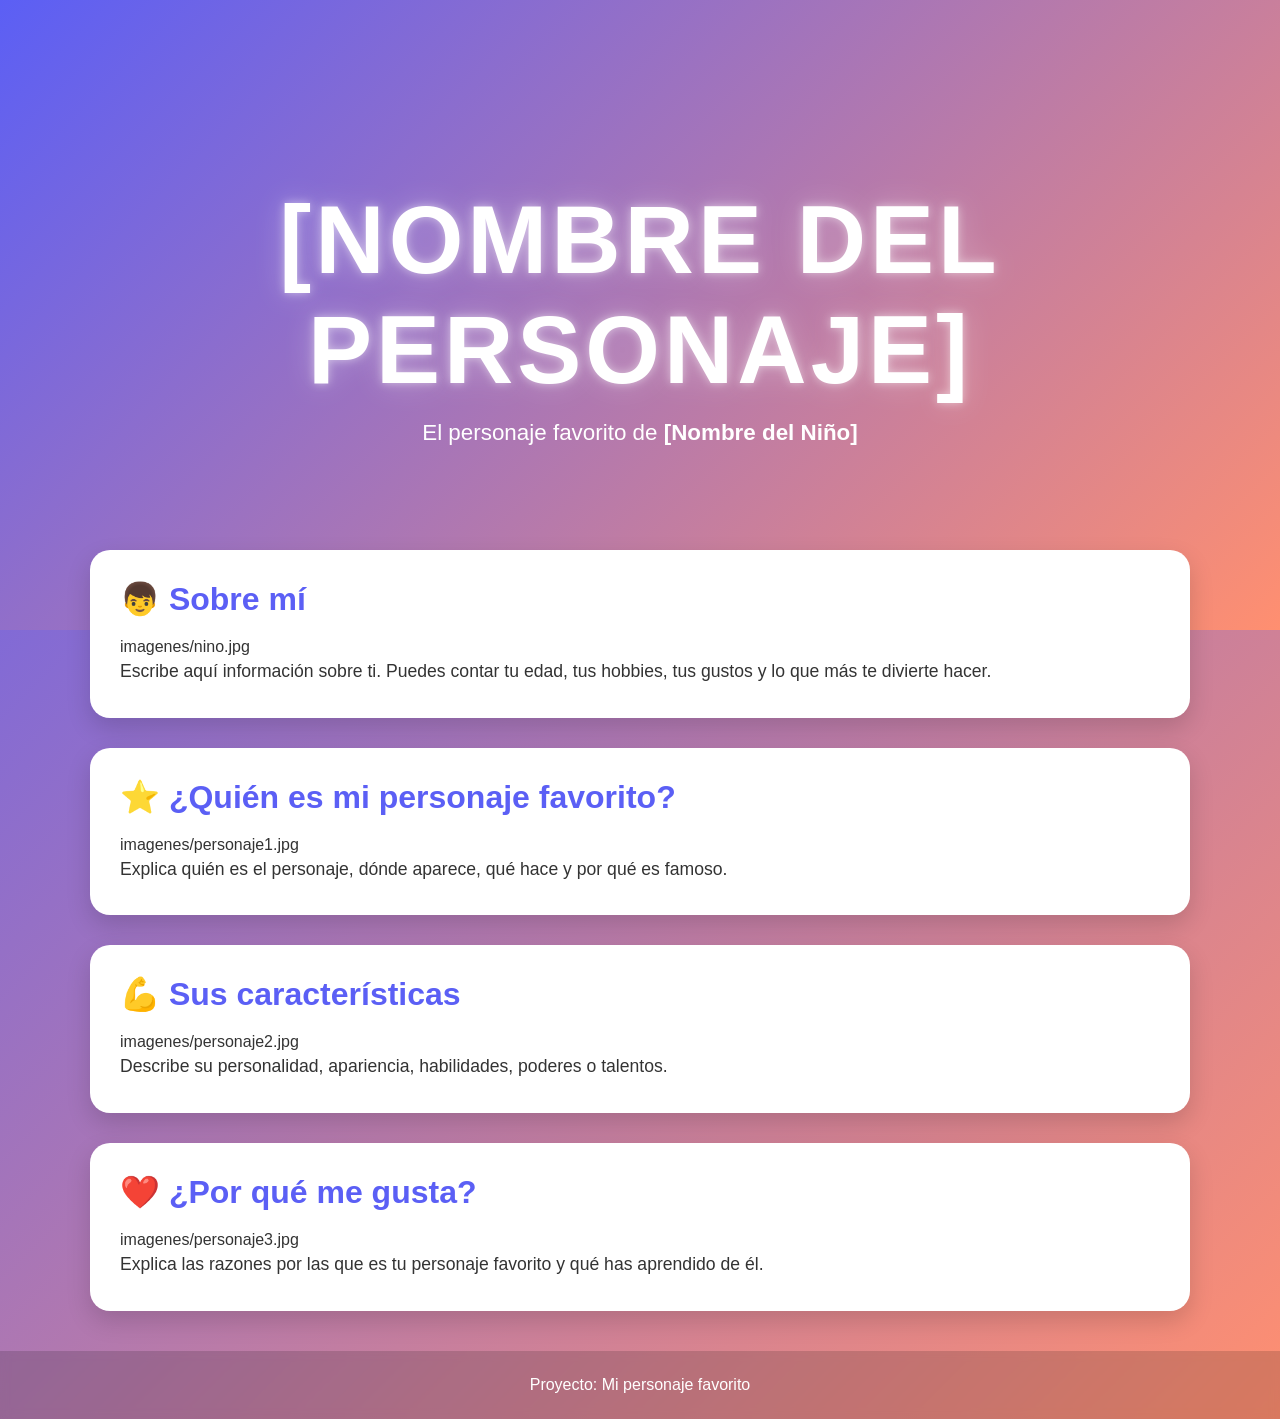
==== docs/personajeFavorito/index.html @ 7b0e9d61 "Automated update" ====
<!DOCTYPE html>
<html lang="es">

<head>
    <meta charset="UTF-8">
    <meta name="viewport" content="width=device-width, initial-scale=1.0">
    <title>[Nombre del Personaje]</title>
    <link rel="stylesheet" href="style.css">
</head>

<body>

    <header class="hero">
        <div class="hero-content">
            <h1>[NOMBRE DEL PERSONAJE]</h1>
            <p>El personaje favorito de <strong>[Nombre del Niño]</strong></p>
        </div>
    </header>

    <main>

        <section class="card">
            <h2>👦 Sobre mí</h2>
            imagenes/nino.jpg

            <p>
                Escribe aquí información sobre ti.
                Puedes contar tu edad, tus hobbies,
                tus gustos y lo que más te divierte hacer.
            </p>
        </section>

        <section class="card">
            <h2>⭐ ¿Quién es mi personaje favorito?</h2>
            imagenes/personaje1.jpg

            <p>
                Explica quién es el personaje, dónde aparece,
                qué hace y por qué es famoso.
            </p>
        </section>

        <section class="card">
            <h2>💪 Sus características</h2>
            imagenes/personaje2.jpg

            <p>
                Describe su personalidad, apariencia,
                habilidades, poderes o talentos.
            </p>
        </section>

        <section class="card">
            <h2>❤️ ¿Por qué me gusta?</h2>
            imagenes/personaje3.jpg

            <p>
                Explica las razones por las que es tu personaje favorito
                y qué has aprendido de él.
            </p>
        </section>

    </main>

    <footer>
        <p>Proyecto: Mi personaje favorito</p>
    </footer>

</body>

</html>
---- docs/personajeFavorito/style.css ----
/*======================================
  PALETA DE COLORES
======================================*/
:root {
    --color-primario: #5b5ff5;
    --color-secundario: #ff8f70;
}

/*======================================
  CONFIGURACIÓN GENERAL
======================================*/
* {
    margin: 0;
    padding: 0;
    box-sizing: border-box;
}

body {
    font-family: "Segoe UI", Arial, sans-serif;

    background: linear-gradient(
        135deg,
        var(--color-primario),
        var(--color-secundario)
    );

    min-height: 100vh;
    color: #333;
}

/*======================================
  HERO
======================================*/
.hero {
    height: 70vh;

    display: flex;
    justify-content: center;
    align-items: center;

    text-align: center;

    background: linear-gradient(
        135deg,
        var(--color-primario),
        var(--color-secundario)
    );

    color: white;
}

.hero-content {
    animation: aparecer 1.5s ease;
}

.hero h1 {
    font-size: clamp(3rem, 8vw, 6rem);
    letter-spacing: 4px;
    text-transform: uppercase;

    text-shadow:
        0 0 10px rgba(255,255,255,.5),
        0 0 30px rgba(255,255,255,.3);

    animation: flotar 3s ease-in-out infinite;
}

.hero p {
    font-size: 1.4rem;
    margin-top: 15px;
}

/*======================================
  CONTENEDOR
======================================*/
main {
    width: 90%;
    max-width: 1100px;

    margin: -80px auto 40px;
}

/*======================================
  TARJETAS
======================================*/
.card {
    background: white;

    margin-bottom: 30px;
    padding: 30px;

    border-radius: 20px;

    box-shadow: 0 10px 25px rgba(0,0,0,.15);

    transition: .3s;
}

.card:hover {
    transform: translateY(-8px);
}

.card h2 {
    color: var(--color-primario);
    margin-bottom: 20px;
    font-size: 2rem;
}

.card img {
    width: 100%;
    max-width: 450px;

    display: block;
    margin: 20px auto;

    border-radius: 15px;

    transition: .4s;
}

.card img:hover {
    transform: scale(1.05);
}

.card p {
    font-size: 1.1rem;
    line-height: 1.8;
}

/*======================================
  FOOTER
======================================*/
footer {
    text-align: center;

    padding: 25px;

    color: white;

    background: rgba(0,0,0,.15);

    backdrop-filter: blur(5px);
}

/*======================================
  ANIMACIONES
======================================*/
@keyframes aparecer {
    from {
        opacity: 0;
        transform: translateY(40px);
    }

    to {
        opacity: 1;
        transform: translateY(0);
    }
}

@keyframes flotar {
    0% {
        transform: translateY(0);
    }

    50% {
        transform: translateY(-10px);
    }

    100% {
        transform: translateY(0);
    }
}

/*======================================
  RESPONSIVE
======================================*/
@media (max-width: 768px) {

    .hero {
        height: 55vh;
    }

    .hero p {
        font-size: 1rem;
    }

    .card {
        padding: 20px;
    }

    .card h2 {
        font-size: 1.5rem;
    }
}
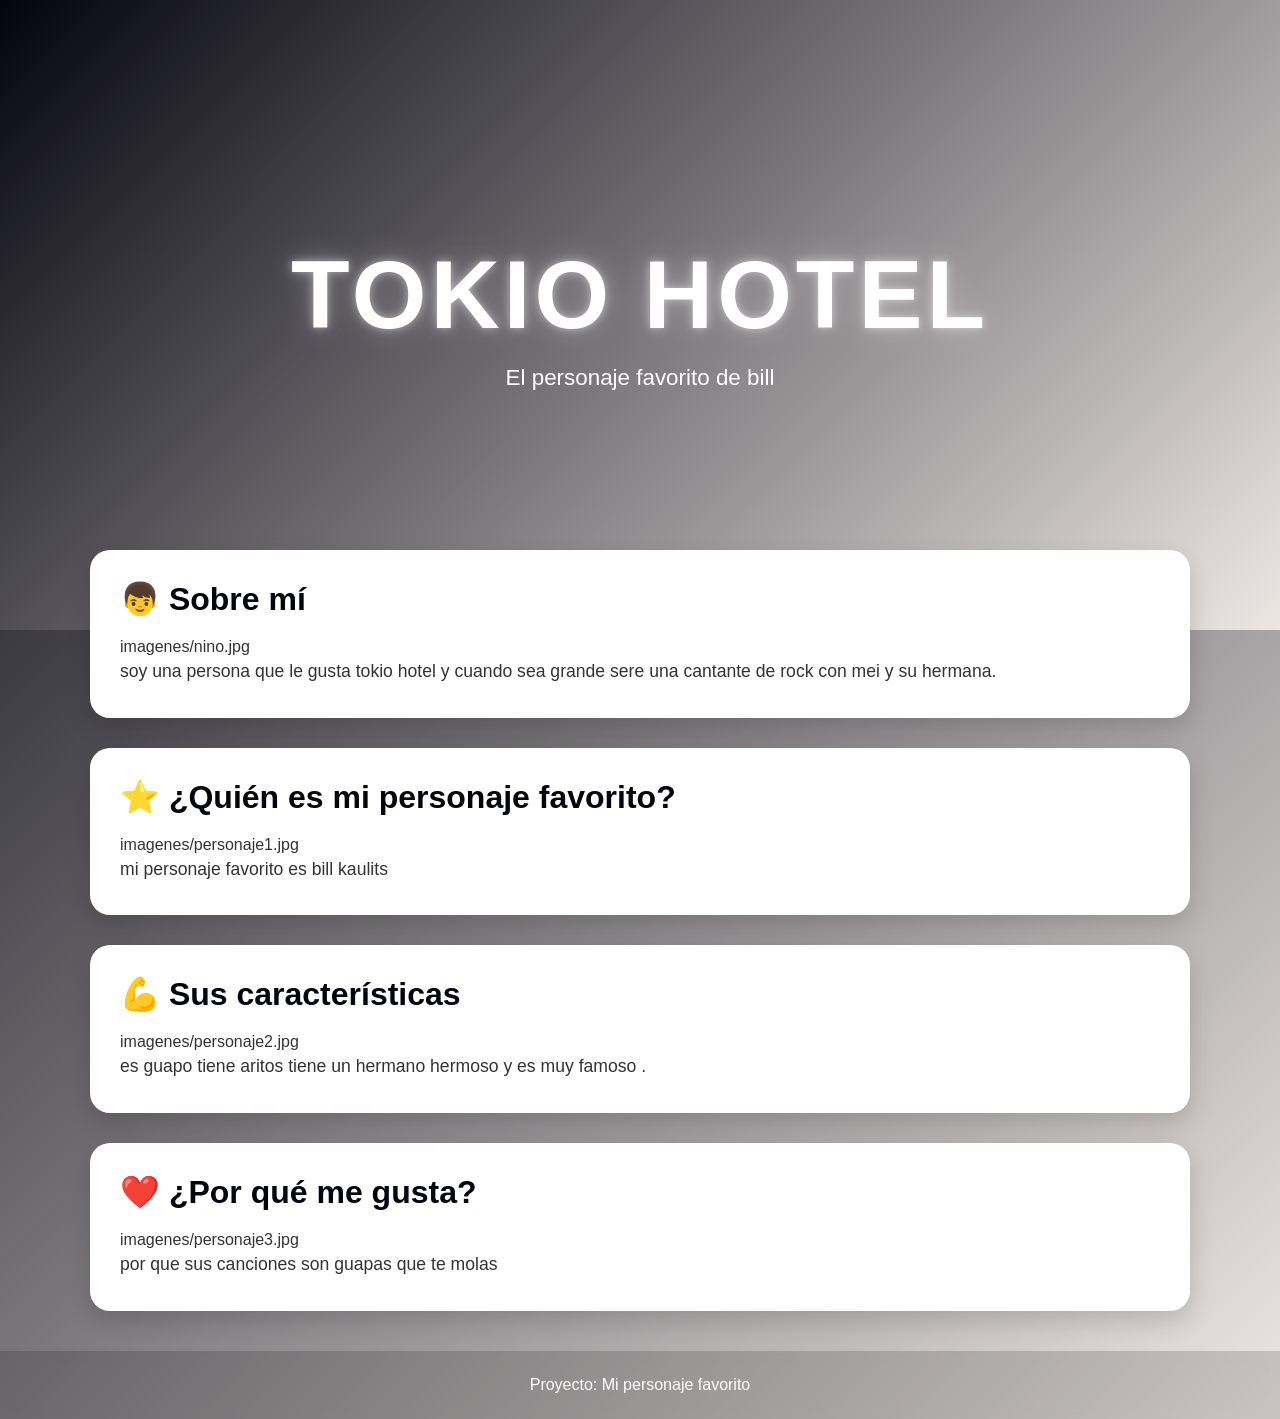
==== commit b216e6d1: "mensaje" ====
--- a/docs/personajeFavorito/index.html
+++ b/docs/personajeFavorito/index.html
@@ -12,8 +12,8 @@
 
     <header class="hero">
         <div class="hero-content">
-            <h1>[NOMBRE DEL PERSONAJE]</h1>
-            <p>El personaje favorito de <strong>[Nombre del Niño]</strong></p>
+            <h1>tokio hotel</h1>
+            <p>El personaje favorito de <strong></strong> bill</strong></p>
         </div>
     </header>
 
@@ -24,9 +24,9 @@
             imagenes/nino.jpg
 
             <p>
-                Escribe aquí información sobre ti.
-                Puedes contar tu edad, tus hobbies,
-                tus gustos y lo que más te divierte hacer.
+                soy una persona que le gusta tokio hotel
+                y cuando sea grande sere una cantante de rock
+                con mei y su hermana.
             </p>
         </section>
 
@@ -35,8 +35,8 @@
             imagenes/personaje1.jpg
 
             <p>
-                Explica quién es el personaje, dónde aparece,
-                qué hace y por qué es famoso.
+                mi personaje favorito es bill kaulits
+                
             </p>
         </section>
 
@@ -45,8 +45,8 @@
             imagenes/personaje2.jpg
 
             <p>
-                Describe su personalidad, apariencia,
-                habilidades, poderes o talentos.
+                es guapo tiene aritos tiene un hermano hermoso y es muy famoso .
+    
             </p>
         </section>
 
@@ -55,8 +55,8 @@
             imagenes/personaje3.jpg
 
             <p>
-                Explica las razones por las que es tu personaje favorito
-                y qué has aprendido de él.
+            por que sus canciones son guapas que te molas
+                
             </p>
         </section>
 
--- a/docs/personajeFavorito/style.css
+++ b/docs/personajeFavorito/style.css
@@ -2,8 +2,8 @@
   PALETA DE COLORES
 ======================================*/
 :root {
-    --color-primario: #5b5ff5;
-    --color-secundario: #ff8f70;
+    --color-primario: #04040f;
+    --color-secundario: hsl(20, 20%, 91%);
 }
 
 /*======================================
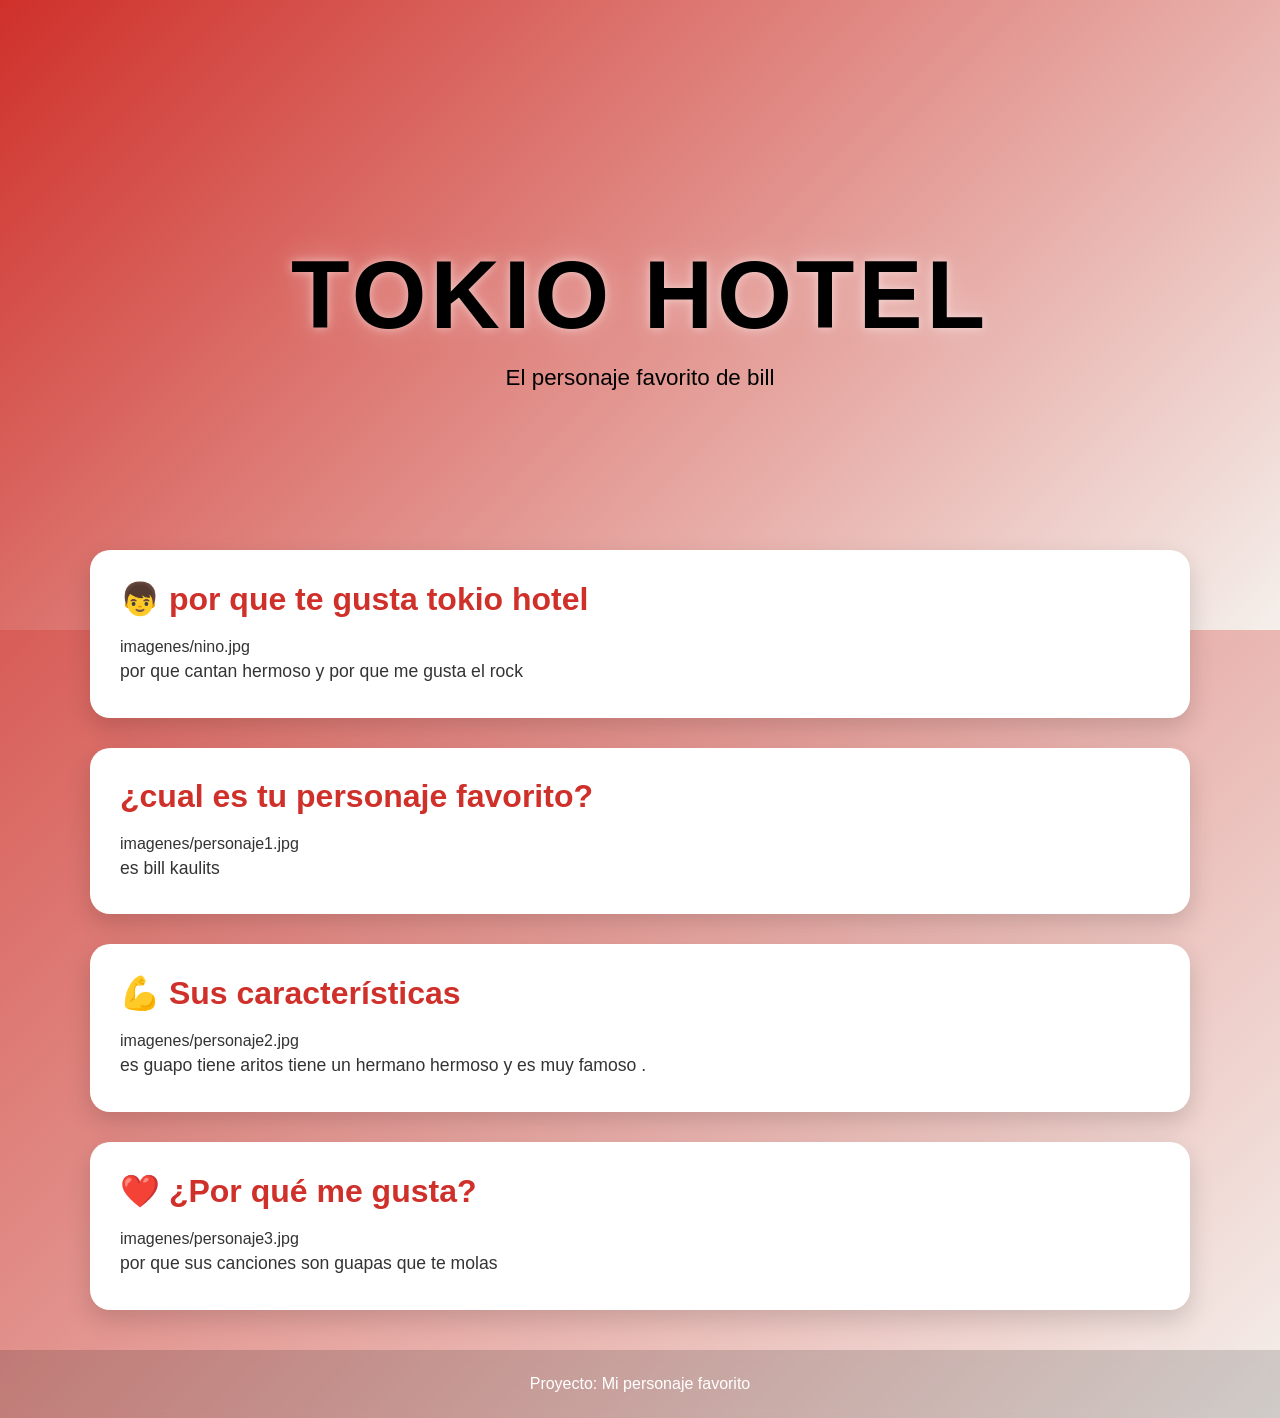
==== commit 11d9ace6: "mensaje" ====
--- a/docs/personajeFavorito/index.html
+++ b/docs/personajeFavorito/index.html
@@ -20,23 +20,21 @@
     <main>
 
         <section class="card">
-            <h2>👦 Sobre mí</h2>
+            <h2>👦 por que te gusta tokio hotel</h2>
             imagenes/nino.jpg
 
             <p>
-                soy una persona que le gusta tokio hotel
-                y cuando sea grande sere una cantante de rock
-                con mei y su hermana.
+                por que cantan hermoso y por que me gusta el rock 
             </p>
         </section>
 
         <section class="card">
-            <h2>⭐ ¿Quién es mi personaje favorito?</h2>
+            <h2>¿cual es tu personaje favorito?</h2>
             imagenes/personaje1.jpg
 
             <p>
-                mi personaje favorito es bill kaulits
-                
+     
+              es bill kaulits  
             </p>
         </section>
 
--- a/docs/personajeFavorito/style.css
+++ b/docs/personajeFavorito/style.css
@@ -2,8 +2,8 @@
   PALETA DE COLORES
 ======================================*/
 :root {
-    --color-primario: #04040f;
-    --color-secundario: hsl(20, 20%, 91%);
+    --color-primario: #cf302a;
+    --color-secundario: hsl(27, 31%, 94%);
 }
 
 /*======================================
@@ -46,7 +46,7 @@
         var(--color-secundario)
     );
 
-    color: white;
+    color: rgb(0, 0, 0);
 }
 
 .hero-content {
